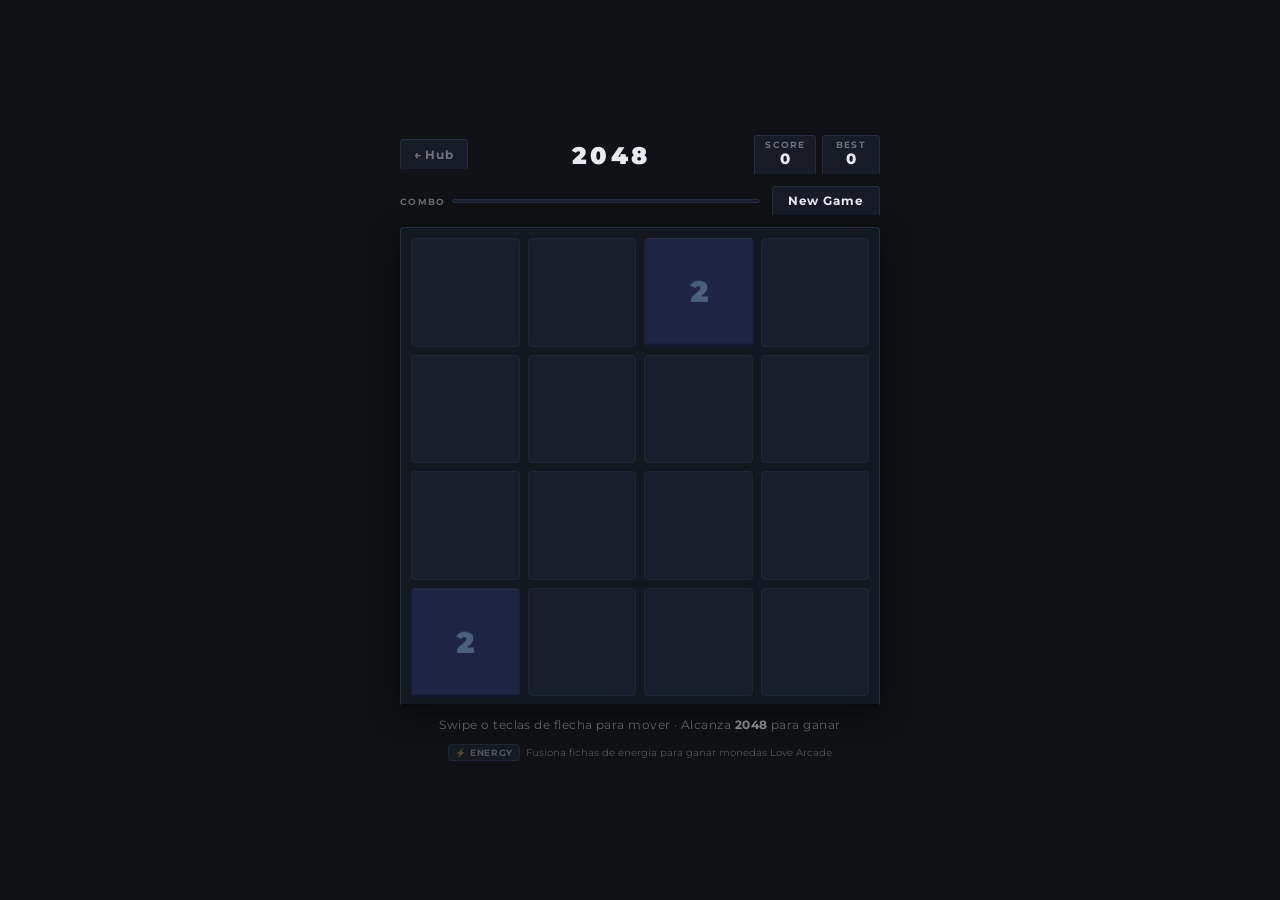
==== games/2048/index.html @ e141c9bc "Add files via upload" ====
<!DOCTYPE html>
<html lang="es">
<head>
  <meta charset="UTF-8" />
  <meta name="viewport" content="width=device-width, initial-scale=1.0, maximum-scale=1.0, user-scalable=no" />
  <meta name="description" content="2048 — Premium edition para Love Arcade" />
  <title>2048 · Love Arcade</title>

  <!-- Montserrat — pesos 600 / 700 / 800 / 900 (ExtraBold + Black) -->
  <link rel="preconnect" href="https://fonts.googleapis.com" />
  <link rel="preconnect" href="https://fonts.gstatic.com" crossorigin />
  <link href="https://fonts.googleapis.com/css2?family=Montserrat:wght@600;700;800;900&display=swap" rel="stylesheet" />

  <!--
    ╔═══════════════════════════════════════════════════════╗
    ║  ZERO-FLICKER INIT (v9.3 compatible)                 ║
    ║  Leer tema del store ANTES del primer paint.         ║
    ╚═══════════════════════════════════════════════════════╝
  -->
  <script>
    (function () {
      try {
        var store  = JSON.parse(localStorage.getItem('gamecenter_v6_promos') || '{}');
        var theme  = store.theme || 'violet';
        var themes = { violet: '#7C3AED', pink: '#DB2777', cyan: '#0891B2', gold: '#D97706', crimson: '#E11D48' };
        var accent = themes[theme] || '#7C3AED';
        document.documentElement.style.setProperty('--lumina-platform-accent', accent);
      } catch (e) {}
    })();
  </script>

  <style>
    /* ═══════════════════════════════════════════════════════════
       CUSTOM PROPERTIES — v2.0 Solid Modernism
       Toda superficie es un valor sólido y opaco.
       Sin rgba semitransparentes en tablero ni fichas.
    ═══════════════════════════════════════════════════════════ */
    :root {
      /* ── Fondo (OLED-friendly near-black) ── */
      --lumina-bg:              #0F1115;

      /* ── Superficies — sólidas, no translúcidas ── */
      --lumina-surface:         #161B27;
      --lumina-surface-hover:   #1E2438;
      --lumina-border:          #252D40;
      --lumina-border-bright:   #3A4460;
      --lumina-text:            #E8EAF2;
      --lumina-text-dim:        rgba(232,234,242,0.42);
      --lumina-platform-accent: #7C3AED;   /* sobreescrito por zero-flicker */

      /* ── Tablero ── */
      --lumina-board-bg:        #13171F;
      --lumina-cell-bg:         #191E2C;
      --lumina-cell-border:     #20263A;

      /* ── Espaciado ── */
      --lumina-gap:       8px;
      --lumina-padding:   10px;

      /* ── Geometría: bordes rectos y funcionales (4 px) ── */
      --lumina-radius:    4px;
      --lumina-tile-r:    4px;

      /* ── Dimensiones del tablero ── */
      --lumina-board-size: min(480px, calc(100vw - 32px));
      --lumina-cell-size:  calc(
        (var(--lumina-board-size) - 2 * var(--lumina-padding) - 3 * var(--lumina-gap)) / 4
      );
    }

    @media (max-width: 375px) {
      :root {
        --lumina-board-size: 90vw;
        --lumina-gap:        6px;
        --lumina-padding:    8px;
      }
    }

    /* ═══════════════════════════════════════════════════════════
       RESET & BASE
    ═══════════════════════════════════════════════════════════ */
    *, *::before, *::after {
      margin: 0; padding: 0; box-sizing: border-box;
      -webkit-tap-highlight-color: transparent;
    }

    html, body {
      height: 100%;
      background: var(--lumina-bg);
      color: var(--lumina-text);
      font-family: 'Montserrat', sans-serif;
      overflow: hidden;
      overscroll-behavior: none;
    }

    /* ═══════════════════════════════════════════════════════════
       CANVAS DE PARTÍCULAS
       Solo activo durante fusiones ≥128 (Idle State: loop rAF
       se detiene cuando el array queda vacío, GPU = 0%).
    ═══════════════════════════════════════════════════════════ */
    #lumina-particles {
      position: fixed;
      inset: 0;
      pointer-events: none;
      z-index: 50;
      will-change: transform;
    }

    /* ═══════════════════════════════════════════════════════════
       ÁREA DE JUEGO
    ═══════════════════════════════════════════════════════════ */
    #lumina-game-area {
      position: relative;
      z-index: 1;
      display: flex;
      flex-direction: column;
      align-items: center;
      justify-content: center;
      min-height: 100dvh;
      min-height: 100vh;
      padding: 12px 16px 16px;
      gap: 10px;
      overflow-y: auto;
      overflow-x: hidden;
    }

    /* ═══════════════════════════════════════════════════════════
       CABECERA
    ═══════════════════════════════════════════════════════════ */
    .lumina-header {
      display: flex;
      align-items: center;
      justify-content: space-between;
      width: var(--lumina-board-size);
      max-width: 100%;
      gap: 8px;
    }

    /* v2.0: Sólido, sin backdrop-filter */
    .lumina-back-btn {
      display: inline-flex;
      align-items: center;
      gap: 5px;
      padding: 7px 13px;
      background: var(--lumina-surface);
      border: 1px solid var(--lumina-border);
      border-bottom: 2px solid rgba(0,0,0,0.40);
      border-radius: var(--lumina-radius);
      color: var(--lumina-text-dim);
      text-decoration: none;
      font-size: 12px;
      font-weight: 700;
      letter-spacing: 0.06em;
      transition: background 0.14s, color 0.14s, border-color 0.14s;
      white-space: nowrap;
      flex-shrink: 0;
    }
    .lumina-back-btn:hover, .lumina-back-btn:focus {
      background: var(--lumina-surface-hover);
      color: var(--lumina-text);
      border-color: var(--lumina-border-bright);
    }

    /*
     * v2.0: Título — Montserrat 900, sólido blanco.
     * Sin gradiente, sin brillo. El número "pesa" por la tipografía.
     */
    .lumina-title {
      font-size: 24px;
      font-weight: 900;
      letter-spacing: 0.14em;
      text-align: center;
      color: var(--lumina-text);
      flex: 1;
    }

    .lumina-scores {
      display: flex;
      gap: 6px;
      flex-shrink: 0;
    }

    /* v2.0: Score box — sólido, sin backdrop-filter */
    .lumina-score-box {
      position: relative;
      padding: 5px 10px;
      background: var(--lumina-surface);
      border: 1px solid var(--lumina-border);
      border-bottom: 2px solid rgba(0,0,0,0.40);
      border-radius: var(--lumina-radius);
      text-align: center;
      min-width: 58px;
      overflow: visible;
    }

    .lumina-score-label {
      font-size: 8.5px;
      font-weight: 700;
      letter-spacing: 0.13em;
      color: var(--lumina-text-dim);
      text-transform: uppercase;
      line-height: 1;
    }

    .lumina-score-value {
      font-size: 15px;
      font-weight: 800;
      color: var(--lumina-text);
      line-height: 1.3;
    }

    .lumina-score-pop {
      position: absolute;
      bottom: calc(100% + 2px);
      right: 4px;
      font-size: 11px;
      font-weight: 700;
      color: #4ADE80;
      pointer-events: none;
      white-space: nowrap;
      animation: lumina-pop-up 0.85s cubic-bezier(0.22, 1, 0.36, 1) forwards;
      z-index: 30;
    }

    @keyframes lumina-pop-up {
      0%   { opacity: 1; transform: translateY(0)     scale(1);    }
      100% { opacity: 0; transform: translateY(-20px) scale(0.85); }
    }

    /* ═══════════════════════════════════════════════════════════
       BARRA DE CONTROLES
    ═══════════════════════════════════════════════════════════ */
    .lumina-controls {
      display: flex;
      align-items: center;
      justify-content: space-between;
      width: var(--lumina-board-size);
      max-width: 100%;
      gap: 12px;
    }

    #lumina-combo-container {
      flex: 1;
      display: flex;
      align-items: center;
      gap: 7px;
    }

    .lumina-combo-label {
      font-size: 9px;
      font-weight: 700;
      letter-spacing: 0.14em;
      color: var(--lumina-text-dim);
      white-space: nowrap;
      text-transform: uppercase;
    }

    .lumina-combo-track {
      flex: 1;
      height: 4px;
      background: var(--lumina-cell-bg);
      border: 1px solid var(--lumina-border);
      border-radius: 2px;
      overflow: hidden;
    }

    /* v2.0: Barra sólida, sin glow/box-shadow */
    #lumina-combo-bar {
      height: 100%;
      width: 0%;
      border-radius: 2px;
      background: var(--lumina-platform-accent);
      transition: width 0.28s cubic-bezier(0.34, 1.56, 0.64, 1),
                  background 0.4s ease;
    }

    .lumina-combo--flash #lumina-combo-bar {
      animation: lumina-combo-flash 0.50s ease-out;
    }

    /* v2.0: Flash por opacity, compositor-only */
    @keyframes lumina-combo-flash {
      0%, 100% { opacity: 1; }
      35%       { opacity: 0.25; }
    }

    /* ── Botones ── */
    .lumina-btn {
      padding: 7px 15px;
      border: 1px solid transparent;
      border-bottom: 2px solid rgba(0,0,0,0.40);
      border-radius: var(--lumina-radius);
      font-family: 'Montserrat', sans-serif;
      font-size: 11.5px;
      font-weight: 700;
      letter-spacing: 0.08em;
      cursor: pointer;
      transition: background 0.14s, color 0.14s, filter 0.14s;
      text-decoration: none;
      display: inline-flex;
      align-items: center;
      justify-content: center;
      white-space: nowrap;
    }
    .lumina-btn:active { transform: scale(0.96); }

    /* v2.0: Sólido, sin backdrop-filter */
    .lumina-btn--new {
      background: var(--lumina-surface);
      border-color: var(--lumina-border);
      border-bottom-color: rgba(0,0,0,0.40);
      color: var(--lumina-text);
      flex-shrink: 0;
    }
    .lumina-btn--new:hover {
      background: var(--lumina-surface-hover);
      border-color: var(--lumina-border-bright);
    }

    /* Primary: color acento de plataforma, profundidad por borde */
    .lumina-btn--primary {
      background: var(--lumina-platform-accent);
      color: #FFF;
      padding: 12px 28px;
      font-size: 13.5px;
      font-weight: 800;
      border: none;
      border-bottom: 3px solid rgba(0,0,0,0.35);
    }
    .lumina-btn--primary:hover { filter: brightness(1.15); }

    .lumina-btn--ghost {
      background: var(--lumina-surface);
      border-color: var(--lumina-border);
      border-bottom-color: rgba(0,0,0,0.40);
      color: var(--lumina-text-dim);
      padding: 9px 20px;
    }
    .lumina-btn--ghost:hover {
      background: var(--lumina-surface-hover);
      color: var(--lumina-text);
    }

    /* ═══════════════════════════════════════════════════════════
       TABLERO — v2.0 Solid Modernism
       Cambios respecto a v1.3:
       · Fondo sólido (no glass). Elimina backdrop-filter.
       · Profundidad por border-bottom, no por box-shadow difuso.
       · border-radius: 4px (de 14px → aristas limpias).
       · contain: layout style (retenido de v1.3).
       · box-shadow mínimo: solo profundidad, sin "halo" difuso.
    ═══════════════════════════════════════════════════════════ */
    #lumina-board {
      position: relative;
      width:  var(--lumina-board-size);
      height: var(--lumina-board-size);
      max-width: 100%;

      background: var(--lumina-board-bg);
      border: 1px solid var(--lumina-border);
      border-bottom: 3px solid rgba(0,0,0,0.55);
      border-radius: var(--lumina-radius);

      padding: var(--lumina-padding);
      display: grid;
      grid-template-columns: repeat(4, 1fr);
      gap: var(--lumina-gap);

      /* Sombra de profundidad discreta: sin halo difuso */
      box-shadow: 0 6px 28px rgba(0,0,0,0.55);

      touch-action: none;
      user-select: none;
      -webkit-user-select: none;

      contain: layout style;   /* v1.3: aislamiento de layout (retenido) */
    }

    .lumina-cell {
      background: var(--lumina-cell-bg);
      border: 1px solid var(--lumina-cell-border);
      border-radius: var(--lumina-tile-r);
      aspect-ratio: 1;
    }

    /* ═══════════════════════════════════════════════════════════
       FICHAS — v2.0 Solid Modernism
       Cambios respecto a v1.3:
       · NO backdrop-filter (GPU killer #1 eliminado).
       · NO box-shadow con glow de color (eliminado).
       · NO textShadow de color (eliminado).
       · Profundidad: border-bottom 3px rgba(0,0,0,0.35) —
         estilo flat design sombreado (brief §4).
       · font-weight: 900 — Montserrat Black, números que "pesan".
       · border-radius: 4px (de 10px).
       · Posicionamiento via transform: retenido de v1.3.
       · will-change: transform, opacity: retenido de v1.3.
       · El color sólido de fondo es inyectado por lumina_render.js.
    ═══════════════════════════════════════════════════════════ */
    .lumina-tile {
      position: absolute;
      width:  var(--lumina-cell-size);
      height: var(--lumina-cell-size);

      /* v1.3: posición estática + transform compositor-only */
      left: var(--lumina-padding);
      top:  var(--lumina-padding);
      transform: translate(
        calc(var(--tile-x) * (var(--lumina-cell-size) + var(--lumina-gap))),
        calc(var(--tile-y) * (var(--lumina-cell-size) + var(--lumina-gap)))
      );

      display: flex;
      flex-direction: column;
      align-items: center;
      justify-content: center;
      text-align: center;

      border-radius: var(--lumina-tile-r);

      /* v2.0: Montserrat Black — los números pesan */
      font-weight: 900;
      font-size: clamp(16px, calc(var(--lumina-cell-size) * 0.42), 30px);
      line-height: 1;

      /*
       * v2.0: Profundidad sin sombra difusa.
       * Un borde inferior y derecho más oscuros imitan la fuente de luz
       * superior-izquierda del flat design. Cero blur, cero repaint.
       */
      border-top:    1px solid rgba(255,255,255,0.06);
      border-left:   1px solid rgba(0,0,0,0.12);
      border-right:  1px solid rgba(0,0,0,0.22);
      border-bottom: 3px solid rgba(0,0,0,0.38);

      transition: transform 0.16s cubic-bezier(0.25, 0.1, 0.05, 1);

      z-index: 5;
      will-change: transform, opacity;   /* v1.3: capa GPU propia */
      backface-visibility: hidden;
      -webkit-backface-visibility: hidden;
    }

    .lumina-tile[data-digits="4"] { font-size: clamp(12px, calc(var(--lumina-cell-size) * 0.31), 22px); }
    .lumina-tile[data-digits="5"] { font-size: clamp(10px, calc(var(--lumina-cell-size) * 0.26), 18px); }

    /*
     * Animaciones de escala: compositor-only (transform únicamente).
     * Incluyen el translate() de posición para coexistir con la
     * transición base (técnica retenida de v1.3).
     */
    @keyframes lumina-tile-appear {
      0%   { transform: translate(
               calc(var(--tile-x) * (var(--lumina-cell-size) + var(--lumina-gap))),
               calc(var(--tile-y) * (var(--lumina-cell-size) + var(--lumina-gap)))
             ) scale(0.35); opacity: 0; }
      72%  { transform: translate(
               calc(var(--tile-x) * (var(--lumina-cell-size) + var(--lumina-gap))),
               calc(var(--tile-y) * (var(--lumina-cell-size) + var(--lumina-gap)))
             ) scale(1.08); opacity: 1; }
      100% { transform: translate(
               calc(var(--tile-x) * (var(--lumina-cell-size) + var(--lumina-gap))),
               calc(var(--tile-y) * (var(--lumina-cell-size) + var(--lumina-gap)))
             ) scale(1);    opacity: 1; }
    }
    @keyframes lumina-tile-merge {
      0%   { transform: translate(
               calc(var(--tile-x) * (var(--lumina-cell-size) + var(--lumina-gap))),
               calc(var(--tile-y) * (var(--lumina-cell-size) + var(--lumina-gap)))
             ) scale(1); }
      30%  { transform: translate(
               calc(var(--tile-x) * (var(--lumina-cell-size) + var(--lumina-gap))),
               calc(var(--tile-y) * (var(--lumina-cell-size) + var(--lumina-gap)))
             ) scale(1.16); }
      65%  { transform: translate(
               calc(var(--tile-x) * (var(--lumina-cell-size) + var(--lumina-gap))),
               calc(var(--tile-y) * (var(--lumina-cell-size) + var(--lumina-gap)))
             ) scale(0.95); }
      100% { transform: translate(
               calc(var(--tile-x) * (var(--lumina-cell-size) + var(--lumina-gap))),
               calc(var(--tile-y) * (var(--lumina-cell-size) + var(--lumina-gap)))
             ) scale(1); }
    }

    .lumina-tile--new    { animation: lumina-tile-appear 0.22s cubic-bezier(0.34,1.56,0.64,1) both; }
    .lumina-tile--merged { animation: lumina-tile-merge  0.20s cubic-bezier(0.34,1.56,0.64,1) both; z-index: 6; }

    /* ── Ficha de Energía ── */
    .lumina-e-icon  { font-size: 1.5em; line-height: 1; display: block; }
    .lumina-e-label { font-size: 0.38em; letter-spacing: 0.1em; opacity: 0.75; line-height: 1; }

    /*
     * v2.0: Ficha de Energía — distinción por color sólido.
     * La animación usa solo opacity: compositor-only, cero repaint.
     * Reemplaza la animación lumina-energy-glow de v1.3 que mutaba
     * box-shadow cada frame (más costoso que opacity).
     */
    @keyframes lumina-energy-idle {
      0%, 100% { opacity: 1;    }
      50%       { opacity: 0.78; }
    }
    .lumina-tile--energy {
      animation: lumina-energy-idle 3.2s ease-in-out infinite;
    }
    .lumina-tile--energy.lumina-tile--new {
      animation:
        lumina-tile-appear 0.22s cubic-bezier(0.34,1.56,0.64,1) both,
        lumina-energy-idle 3.2s ease-in-out 0.28s infinite;
    }

    /* ═══════════════════════════════════════════════════════════
       PIE: INSTRUCCIONES
    ═══════════════════════════════════════════════════════════ */
    .lumina-instructions {
      font-size: 11.5px;
      color: var(--lumina-text-dim);
      text-align: center;
      letter-spacing: 0.04em;
      line-height: 1.5;
      max-width: var(--lumina-board-size);
    }
    .lumina-instructions strong { color: rgba(255,255,255,0.55); }

    .lumina-hint {
      display: flex;
      align-items: center;
      justify-content: center;
      gap: 6px;
      font-size: 10px;
      color: var(--lumina-text-dim);
      opacity: 0.7;
    }
    .lumina-hint-badge {
      display: inline-block;
      padding: 2px 6px;
      background: var(--lumina-surface);
      border: 1px solid var(--lumina-border);
      border-radius: 4px;
      font-size: 9px;
      font-weight: 700;
      letter-spacing: 0.06em;
    }

    /* ═══════════════════════════════════════════════════════════
       MODALES — BASE
       Blur/glass PERMITIDO aquí: la acción está detenida (§2 brief).
       Regla del 10%: efectos visuales reservados para momentos
       sin gameplay activo.
    ═══════════════════════════════════════════════════════════ */
    .lumina-modal {
      position: fixed;
      inset: 0;
      z-index: 100;
      display: flex;
      align-items: center;
      justify-content: center;
      background: rgba(9,11,16,0.82);
      backdrop-filter: blur(14px);
      -webkit-backdrop-filter: blur(14px);
      opacity: 0;
      pointer-events: none;
      transition: opacity 0.28s ease;
    }
    .lumina-modal--visible {
      opacity: 1;
      pointer-events: all;
    }

    .lumina-modal-box {
      background: #1A2030;
      border: 1px solid var(--lumina-border-bright);
      border-bottom: 3px solid rgba(0,0,0,0.50);
      border-radius: 8px;
      padding: 32px 28px;
      text-align: center;
      display: flex;
      flex-direction: column;
      gap: 16px;
      align-items: center;
      max-width: 330px;
      width: 90%;
      box-shadow: 0 10px 60px rgba(0,0,0,0.72);
      animation: lumina-modal-in 0.38s cubic-bezier(0.34,1.56,0.64,1) both;
    }
    .lumina-modal-box--win {
      background: #181826;
      border-color: rgba(124,58,237,0.42);
    }

    @keyframes lumina-modal-in {
      0%   { transform: scale(0.82) translateY(18px); opacity: 0; }
      100% { transform: scale(1)    translateY(0);    opacity: 1; }
    }

    .lumina-modal-title {
      font-size: 24px;
      font-weight: 900;
      letter-spacing: 0.04em;
      color: var(--lumina-text);
      line-height: 1.1;
    }
    .lumina-modal-title--gameover { color: #F97316; }
    .lumina-modal-title--win      { color: var(--lumina-platform-accent); }

    /* ═══════════════════════════════════════════════════════════
       MODALES — RESUMEN DE INGRESOS
    ═══════════════════════════════════════════════════════════ */
    .lumina-modal-summary {
      display: grid;
      grid-template-columns: 1fr 1fr;
      gap: 10px;
      width: 100%;
    }

    .lumina-summary-item {
      background: var(--lumina-surface);
      border: 1px solid var(--lumina-border);
      border-bottom: 2px solid rgba(0,0,0,0.38);
      border-radius: 6px;
      padding: 12px 10px;
      display: flex;
      flex-direction: column;
      align-items: center;
      gap: 5px;
    }

    .lumina-summary-item--coins {
      grid-column: 1 / -1;
      background: #1C1A00;
      border-color: rgba(217,119,6,0.32);
      border-bottom-color: rgba(0,0,0,0.40);
    }

    .lumina-summary-label {
      font-size: 8px;
      font-weight: 700;
      letter-spacing: 0.12em;
      color: var(--lumina-text-dim);
      text-transform: uppercase;
    }

    .lumina-summary-value {
      font-size: 20px;
      font-weight: 800;
      color: var(--lumina-text);
      display: flex;
      align-items: center;
      gap: 6px;
    }

    .lumina-summary-item--coins .lumina-summary-value {
      font-size: 26px;
      color: #FBBF24;
    }

    .lumina-summary-milestone {
      font-size: 15px !important;
      font-weight: 800;
      color: var(--lumina-platform-accent);
    }

    .lumina-coin-icon {
      display: inline-block;
      font-size: 1em;
      animation: lumina-coin-spin 1.8s ease-in-out infinite;
      transform-origin: center;
      will-change: transform;
    }

    @keyframes lumina-coin-spin {
      0%, 100% { transform: rotateY(0deg)   scale(1);   }
      25%       { transform: rotateY(90deg)  scale(0.8); }
      50%       { transform: rotateY(180deg) scale(1);   }
      75%       { transform: rotateY(270deg) scale(0.8); }
    }

    /* v2.0: Badge estático — sin animación pulsante */
    .lumina-record-badge {
      display: flex;
      align-items: center;
      gap: 6px;
      padding: 7px 16px;
      background: rgba(217,119,6,0.12);
      border: 1px solid rgba(217,119,6,0.38);
      border-bottom: 2px solid rgba(0,0,0,0.30);
      border-radius: 4px;
      font-size: 11px;
      font-weight: 700;
      color: #FBBF24;
      letter-spacing: 0.06em;
      width: fit-content;
    }

    .lumina-modal-actions {
      display: flex;
      flex-direction: column;
      gap: 8px;
      width: 100%;
    }

    /* ═══════════════════════════════════════════════════════════
       ALTURAS REDUCIDAS (landscape móvil)
    ═══════════════════════════════════════════════════════════ */
    @media (max-height: 640px) {
      #lumina-game-area { gap: 6px; padding: 6px 12px 8px; }
      .lumina-instructions, .lumina-hint { display: none; }
      .lumina-score-box { padding: 4px 8px; }
    }
  </style>
</head>

<body>

  <!-- Canvas de partículas (solo activo en fusiones ≥128, Idle State) -->
  <canvas id="lumina-particles" aria-hidden="true"></canvas>

  <!-- ══════════════════════════════════════════════════
       ÁREA DE JUEGO PRINCIPAL
  ══════════════════════════════════════════════════ -->
  <div id="lumina-game-area">

    <header class="lumina-header">
      <a href="../../index.html" class="lumina-back-btn" aria-label="Volver al Hub">
        ← Hub
      </a>
      <h1 class="lumina-title">2048</h1>
      <div class="lumina-scores">
        <div class="lumina-score-box" id="lumina-score-wrap" aria-live="polite" aria-label="Puntuación actual">
          <div class="lumina-score-label">SCORE</div>
          <div id="lumina-score" class="lumina-score-value">0</div>
        </div>
        <div class="lumina-score-box" aria-label="Mejor puntuación">
          <div class="lumina-score-label">BEST</div>
          <div id="lumina-best" class="lumina-score-value">0</div>
        </div>
      </div>
    </header>

    <div class="lumina-controls">
      <div id="lumina-combo-container" aria-label="Combo meter">
        <span class="lumina-combo-label">COMBO</span>
        <div class="lumina-combo-track">
          <div id="lumina-combo-bar" role="progressbar" aria-valuenow="0" aria-valuemin="0" aria-valuemax="100"></div>
        </div>
      </div>
      <button id="lumina-new-game-btn" class="lumina-btn lumina-btn--new" aria-label="Nueva partida">
        New Game
      </button>
    </div>

    <div id="lumina-board" role="grid" aria-label="Tablero 2048">
      <!-- Celdas y fichas insertadas por lumina_render.js -->
    </div>

    <p class="lumina-instructions">
      Swipe o teclas de flecha para mover · Alcanza
      <strong>2048</strong> para ganar
    </p>
    <div class="lumina-hint">
      <span class="lumina-hint-badge">⚡ ENERGY</span>
      Fusiona fichas de energía para ganar monedas Love Arcade
    </div>

  </div><!-- /#lumina-game-area -->


  <!-- ══════════════════════════════════════════════════
       MODAL — GAME OVER
  ══════════════════════════════════════════════════ -->
  <div id="lumina-modal-gameover" class="lumina-modal" role="dialog" aria-modal="true" aria-label="Game Over">
    <div class="lumina-modal-box">

      <div class="lumina-modal-title lumina-modal-title--gameover">Game Over</div>

      <div class="lumina-modal-summary">
        <div class="lumina-summary-item lumina-summary-item--coins">
          <div class="lumina-summary-label">Monedas Ganadas</div>
          <div class="lumina-summary-value">
            <span class="lumina-coin-icon">🪙</span>
            <span id="lumina-final-coins">0</span>
          </div>
        </div>
        <div class="lumina-summary-item">
          <div class="lumina-summary-label">Puntuación</div>
          <div class="lumina-summary-value" id="lumina-final-score">0</div>
        </div>
        <div class="lumina-summary-item">
          <div class="lumina-summary-label">Hito Máximo</div>
          <div class="lumina-summary-value lumina-summary-milestone" id="lumina-final-milestone">—</div>
        </div>
      </div>

      <div id="lumina-go-record-badge" class="lumina-record-badge" style="display:none" aria-hidden="true">
        🏆 ¡Nuevo Récord Personal!
      </div>

      <div class="lumina-modal-actions">
        <button class="lumina-btn lumina-btn--primary" onclick="lumina_startNewGame()">
          Intentar de Nuevo
        </button>
        <a href="../../index.html" class="lumina-btn lumina-btn--ghost">
          Volver al Hub
        </a>
      </div>

    </div>
  </div>

  <!-- ══════════════════════════════════════════════════
       MODAL — VICTORIA
  ══════════════════════════════════════════════════ -->
  <div id="lumina-modal-win" class="lumina-modal" role="dialog" aria-modal="true" aria-label="¡Victoria!">
    <div class="lumina-modal-box lumina-modal-box--win">

      <div class="lumina-modal-title lumina-modal-title--win">¡2048 Alcanzado!</div>

      <div class="lumina-modal-summary">
        <div class="lumina-summary-item lumina-summary-item--coins">
          <div class="lumina-summary-label">Monedas Ganadas</div>
          <div class="lumina-summary-value">
            <span class="lumina-coin-icon">🪙</span>
            <span id="lumina-win-coins">0</span>
          </div>
        </div>
        <div class="lumina-summary-item">
          <div class="lumina-summary-label">Puntuación</div>
          <div class="lumina-summary-value" id="lumina-win-score">0</div>
        </div>
        <div class="lumina-summary-item">
          <div class="lumina-summary-label">Hito Máximo</div>
          <div class="lumina-summary-value lumina-summary-milestone" id="lumina-win-milestone">2048</div>
        </div>
      </div>

      <div id="lumina-win-record-badge" class="lumina-record-badge" style="display:none" aria-hidden="true">
        🏆 ¡Nuevo Récord Personal!
      </div>

      <div class="lumina-modal-actions">
        <button class="lumina-btn lumina-btn--primary" onclick="lumina_startNewGame()">
          Nueva Partida
        </button>
        <button class="lumina-btn lumina-btn--ghost" onclick="lumina_continueGame()">
          Seguir Jugando
        </button>
      </div>

    </div>
  </div>


  <!-- ══════════════════════════════════════════════════
       MÓDULOS DEL JUEGO (orden de carga importa)
  ══════════════════════════════════════════════════ -->
  <script src="lumina_core.js"></script>
  <script src="lumina_render.js"></script>
  <script src="lumina_input.js"></script>
  <script src="lumina_audio.js"></script>
  <script src="lumina_bridge.js"></script>

  <!-- ══════════════════════════════════════════════════
       INICIALIZACIÓN PRINCIPAL
  ══════════════════════════════════════════════════ -->
  <script>
    document.addEventListener('DOMContentLoaded', function () {

      lumina_initRenderer();

      lumina_bestScore = lumina_loadBestScore();
      const restored = lumina_loadGameState();
      if (!restored) {
        lumina_initGame();
      }

      lumina_resetSession();

      lumina_renderGrid();
      lumina_updateScoreDisplay(0);
      lumina_updateComboMeter();

      lumina_initInput();
      lumina_initAudio();

      lumina_syncTheme();

      document.getElementById('lumina-new-game-btn')
              .addEventListener('click', lumina_startNewGame);

      console.log('[2048] 🎮 Juego inicializado correctamente (v2.0 Solid Modernism).');
    });

    function lumina_startNewGame() {
      lumina_clearBoard();
      lumina_clearGameState();
      lumina_initGame();
      lumina_resetSession();
      lumina_renderGrid();
      lumina_updateScoreDisplay(0);
      lumina_updateComboMeter();
      lumina_hideModals();
      lumina_keepGoing = false;
    }

    function lumina_continueGame() {
      lumina_keepGoing = true;
      lumina_hideModals();
    }
  </script>

  <!--
    ╔═══════════════════════════════════════════════════════╗
    ║  MOTOR CENTRAL DE LOVE ARCADE                        ║
    ║  DEBE IR SIEMPRE AL FINAL DEL <body>                 ║
    ╚═══════════════════════════════════════════════════════╝
  -->
  <script src="../../js/app.js"></script>

</body>
</html>
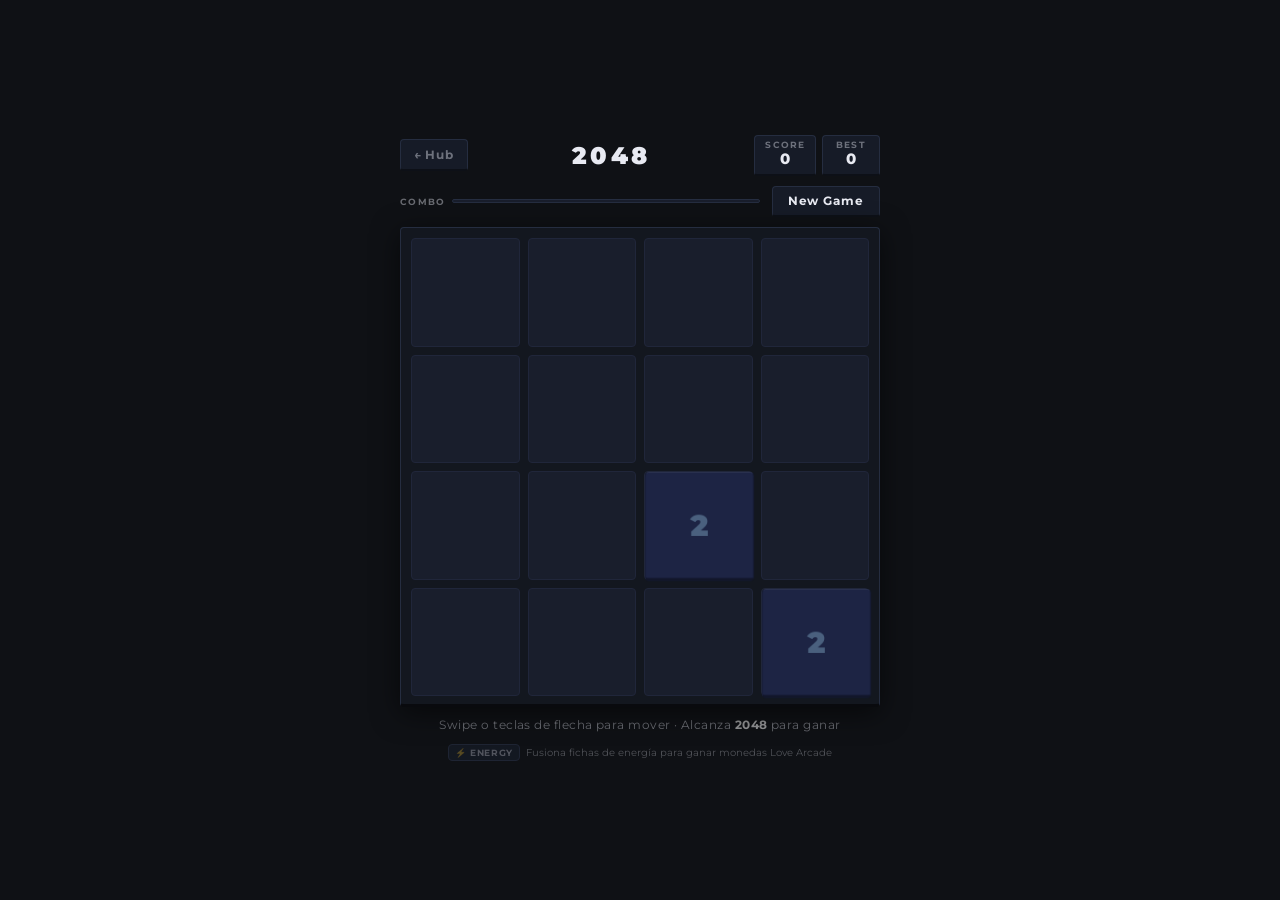
==== commit 74efc447: "Update index.html" ====
--- a/games/2048/index.html
+++ b/games/2048/index.html
@@ -4,7 +4,7 @@
   <meta charset="UTF-8" />
   <meta name="viewport" content="width=device-width, initial-scale=1.0, maximum-scale=1.0, user-scalable=no" />
   <meta name="description" content="2048 — Premium edition para Love Arcade" />
-  <title>2048 · Love Arcade</title>
+  <title>2048</title>
 
   <!-- Montserrat — pesos 600 / 700 / 800 / 900 (ExtraBold + Black) -->
   <link rel="preconnect" href="https://fonts.googleapis.com" />
@@ -31,37 +31,24 @@
 
   <style>
     /* ═══════════════════════════════════════════════════════════
-       CUSTOM PROPERTIES — v2.0 Solid Modernism
-       Toda superficie es un valor sólido y opaco.
-       Sin rgba semitransparentes en tablero ni fichas.
+       CUSTOM PROPERTIES — v2.0 Solid Modernism (sin cambios en v2.1)
     ═══════════════════════════════════════════════════════════ */
     :root {
-      /* ── Fondo (OLED-friendly near-black) ── */
       --lumina-bg:              #0F1115;
-
-      /* ── Superficies — sólidas, no translúcidas ── */
       --lumina-surface:         #161B27;
       --lumina-surface-hover:   #1E2438;
       --lumina-border:          #252D40;
       --lumina-border-bright:   #3A4460;
       --lumina-text:            #E8EAF2;
       --lumina-text-dim:        rgba(232,234,242,0.42);
-      --lumina-platform-accent: #7C3AED;   /* sobreescrito por zero-flicker */
-
-      /* ── Tablero ── */
+      --lumina-platform-accent: #7C3AED;
       --lumina-board-bg:        #13171F;
       --lumina-cell-bg:         #191E2C;
       --lumina-cell-border:     #20263A;
-
-      /* ── Espaciado ── */
       --lumina-gap:       8px;
       --lumina-padding:   10px;
-
-      /* ── Geometría: bordes rectos y funcionales (4 px) ── */
       --lumina-radius:    4px;
       --lumina-tile-r:    4px;
-
-      /* ── Dimensiones del tablero ── */
       --lumina-board-size: min(480px, calc(100vw - 32px));
       --lumina-cell-size:  calc(
         (var(--lumina-board-size) - 2 * var(--lumina-padding) - 3 * var(--lumina-gap)) / 4
@@ -91,12 +78,18 @@
       font-family: 'Montserrat', sans-serif;
       overflow: hidden;
       overscroll-behavior: none;
+      /*
+       * v2.1: Protección global contra selección accidental de texto
+       * durante gestos de swipe en iOS WebKit. El board ya tenía
+       * user-select: none, pero algunos navegadores de gama baja
+       * aplican la herencia de forma inconsistente.
+       */
+      -webkit-user-select: none;
+      user-select: none;
     }
 
     /* ═══════════════════════════════════════════════════════════
        CANVAS DE PARTÍCULAS
-       Solo activo durante fusiones ≥128 (Idle State: loop rAF
-       se detiene cuando el array queda vacío, GPU = 0%).
     ═══════════════════════════════════════════════════════════ */
     #lumina-particles {
       position: fixed;
@@ -122,6 +115,12 @@
       gap: 10px;
       overflow-y: auto;
       overflow-x: hidden;
+      /*
+       * v2.1: overscroll-behavior explícito en el contenedor además
+       * del body. Algunos motores WebKit de gama baja ignoran la
+       * herencia cuando el contenedor tiene overflow-y: auto propio.
+       */
+      overscroll-behavior: none;
     }
 
     /* ═══════════════════════════════════════════════════════════
@@ -136,7 +135,6 @@
       gap: 8px;
     }
 
-    /* v2.0: Sólido, sin backdrop-filter */
     .lumina-back-btn {
       display: inline-flex;
       align-items: center;
@@ -161,10 +159,6 @@
       border-color: var(--lumina-border-bright);
     }
 
-    /*
-     * v2.0: Título — Montserrat 900, sólido blanco.
-     * Sin gradiente, sin brillo. El número "pesa" por la tipografía.
-     */
     .lumina-title {
       font-size: 24px;
       font-weight: 900;
@@ -180,7 +174,6 @@
       flex-shrink: 0;
     }
 
-    /* v2.0: Score box — sólido, sin backdrop-filter */
     .lumina-score-box {
       position: relative;
       padding: 5px 10px;
@@ -264,23 +257,34 @@
       overflow: hidden;
     }
 
-    /* v2.0: Barra sólida, sin glow/box-shadow */
+    /*
+     * v2.1: Eliminada la transición de `background` de la barra de combo.
+     *
+     * El color del gradiente era establecido desde JS en cada movimiento,
+     * lo que hacía que la CSS transition de `background` disparara una
+     * interpolación de color en la CPU en cada frame de la animación.
+     * `background` (color) no es compositor-only: el navegador debe
+     * recalcular el color interpolado durante toda la duración de la
+     * transición (antes: 0.4 s × 60 fps = 24 recálculos por movimiento).
+     * Con la transición eliminada, el cambio de color es un único
+     * recálculo de estilo instantáneo. El ancho sigue animándose vía
+     * CSS porque su interpolación numérica sí puede ser compositor-only.
+     * El color lo gestiona lumina_render.js con lógica de caché.
+     */
     #lumina-combo-bar {
       height: 100%;
       width: 0%;
       border-radius: 2px;
       background: var(--lumina-platform-accent);
-      transition: width 0.28s cubic-bezier(0.34, 1.56, 0.64, 1),
-                  background 0.4s ease;
+      transition: width 0.28s cubic-bezier(0.34, 1.56, 0.64, 1);
     }
 
     .lumina-combo--flash #lumina-combo-bar {
       animation: lumina-combo-flash 0.50s ease-out;
     }
 
-    /* v2.0: Flash por opacity, compositor-only */
     @keyframes lumina-combo-flash {
-      0%, 100% { opacity: 1; }
+      0%, 100% { opacity: 1;    }
       35%       { opacity: 0.25; }
     }
 
@@ -304,7 +308,6 @@
     }
     .lumina-btn:active { transform: scale(0.96); }
 
-    /* v2.0: Sólido, sin backdrop-filter */
     .lumina-btn--new {
       background: var(--lumina-surface);
       border-color: var(--lumina-border);
@@ -317,7 +320,6 @@
       border-color: var(--lumina-border-bright);
     }
 
-    /* Primary: color acento de plataforma, profundidad por borde */
     .lumina-btn--primary {
       background: var(--lumina-platform-accent);
       color: #FFF;
@@ -342,13 +344,7 @@
     }
 
     /* ═══════════════════════════════════════════════════════════
-       TABLERO — v2.0 Solid Modernism
-       Cambios respecto a v1.3:
-       · Fondo sólido (no glass). Elimina backdrop-filter.
-       · Profundidad por border-bottom, no por box-shadow difuso.
-       · border-radius: 4px (de 14px → aristas limpias).
-       · contain: layout style (retenido de v1.3).
-       · box-shadow mínimo: solo profundidad, sin "halo" difuso.
+       TABLERO
     ═══════════════════════════════════════════════════════════ */
     #lumina-board {
       position: relative;
@@ -366,14 +362,13 @@
       grid-template-columns: repeat(4, 1fr);
       gap: var(--lumina-gap);
 
-      /* Sombra de profundidad discreta: sin halo difuso */
       box-shadow: 0 6px 28px rgba(0,0,0,0.55);
 
       touch-action: none;
       user-select: none;
       -webkit-user-select: none;
 
-      contain: layout style;   /* v1.3: aislamiento de layout (retenido) */
+      contain: layout style;
     }
 
     .lumina-cell {
@@ -384,25 +379,31 @@
     }
 
     /* ═══════════════════════════════════════════════════════════
-       FICHAS — v2.0 Solid Modernism
-       Cambios respecto a v1.3:
-       · NO backdrop-filter (GPU killer #1 eliminado).
-       · NO box-shadow con glow de color (eliminado).
-       · NO textShadow de color (eliminado).
-       · Profundidad: border-bottom 3px rgba(0,0,0,0.35) —
-         estilo flat design sombreado (brief §4).
-       · font-weight: 900 — Montserrat Black, números que "pesan".
-       · border-radius: 4px (de 10px).
-       · Posicionamiento via transform: retenido de v1.3.
-       · will-change: transform, opacity: retenido de v1.3.
-       · El color sólido de fondo es inyectado por lumina_render.js.
+       FICHAS — v2.1
+       Cambios respecto a v2.0:
+
+       1. contain: layout style paint
+          Se añade `paint` a la contención existente de `layout style`.
+          El navegador interpreta esto como: "el contenido de esta ficha
+          no desborda su caja". Con position:absolute y dimensiones
+          explícitas esto es siempre cierto. El beneficio: al mover
+          fichas, el motor de pintura sólo invalida los píxeles dentro
+          de cada caja de ficha, en vez de propagar la invalidación a
+          las celdas vecinas. Reduce el área de repintado cuando varias
+          fichas se mueven o aparecen simultáneamente.
+
+       2. text-rendering: optimizeSpeed
+          Instruye al rasterizador de fuentes a priorizar velocidad
+          sobre precisión de hinting. En Montserrat Black a tamaños
+          grandes (16–30 px) el impacto visual es imperceptible; en
+          gama baja la diferencia de CPU es medible porque el
+          rasterizador puede omitir pasos costosos de autohinting.
     ═══════════════════════════════════════════════════════════ */
     .lumina-tile {
       position: absolute;
       width:  var(--lumina-cell-size);
       height: var(--lumina-cell-size);
 
-      /* v1.3: posición estática + transform compositor-only */
       left: var(--lumina-padding);
       top:  var(--lumina-padding);
       transform: translate(
@@ -417,17 +418,13 @@
       text-align: center;
 
       border-radius: var(--lumina-tile-r);
-
-      /* v2.0: Montserrat Black — los números pesan */
       font-weight: 900;
       font-size: clamp(16px, calc(var(--lumina-cell-size) * 0.42), 30px);
       line-height: 1;
 
-      /*
-       * v2.0: Profundidad sin sombra difusa.
-       * Un borde inferior y derecho más oscuros imitan la fuente de luz
-       * superior-izquierda del flat design. Cero blur, cero repaint.
-       */
+      /* v2.1: velocidad de rasterización sobre calidad de hinting */
+      text-rendering: optimizeSpeed;
+
       border-top:    1px solid rgba(255,255,255,0.06);
       border-left:   1px solid rgba(0,0,0,0.12);
       border-right:  1px solid rgba(0,0,0,0.22);
@@ -436,19 +433,17 @@
       transition: transform 0.16s cubic-bezier(0.25, 0.1, 0.05, 1);
 
       z-index: 5;
-      will-change: transform, opacity;   /* v1.3: capa GPU propia */
+      will-change: transform, opacity;
       backface-visibility: hidden;
       -webkit-backface-visibility: hidden;
+
+      /* v2.1: paint añadido — reduce el área de invalidación de pintura */
+      contain: layout style paint;
     }
 
     .lumina-tile[data-digits="4"] { font-size: clamp(12px, calc(var(--lumina-cell-size) * 0.31), 22px); }
     .lumina-tile[data-digits="5"] { font-size: clamp(10px, calc(var(--lumina-cell-size) * 0.26), 18px); }
 
-    /*
-     * Animaciones de escala: compositor-only (transform únicamente).
-     * Incluyen el translate() de posición para coexistir con la
-     * transición base (técnica retenida de v1.3).
-     */
     @keyframes lumina-tile-appear {
       0%   { transform: translate(
                calc(var(--tile-x) * (var(--lumina-cell-size) + var(--lumina-gap))),
@@ -489,12 +484,7 @@
     .lumina-e-icon  { font-size: 1.5em; line-height: 1; display: block; }
     .lumina-e-label { font-size: 0.38em; letter-spacing: 0.1em; opacity: 0.75; line-height: 1; }
 
-    /*
-     * v2.0: Ficha de Energía — distinción por color sólido.
-     * La animación usa solo opacity: compositor-only, cero repaint.
-     * Reemplaza la animación lumina-energy-glow de v1.3 que mutaba
-     * box-shadow cada frame (más costoso que opacity).
-     */
+    /* Solo opacity: compositor-only, cero repaint */
     @keyframes lumina-energy-idle {
       0%, 100% { opacity: 1;    }
       50%       { opacity: 0.78; }
@@ -543,9 +533,7 @@
 
     /* ═══════════════════════════════════════════════════════════
        MODALES — BASE
-       Blur/glass PERMITIDO aquí: la acción está detenida (§2 brief).
-       Regla del 10%: efectos visuales reservados para momentos
-       sin gameplay activo.
+       Blur/glass PERMITIDO: gameplay detenido (brief §2, 10%).
     ═══════════════════════════════════════════════════════════ */
     .lumina-modal {
       position: fixed;
@@ -674,7 +662,6 @@
       75%       { transform: rotateY(270deg) scale(0.8); }
     }
 
-    /* v2.0: Badge estático — sin animación pulsante */
     .lumina-record-badge {
       display: flex;
       align-items: center;
@@ -711,12 +698,8 @@
 
 <body>
 
-  <!-- Canvas de partículas (solo activo en fusiones ≥128, Idle State) -->
   <canvas id="lumina-particles" aria-hidden="true"></canvas>
 
-  <!-- ══════════════════════════════════════════════════
-       ÁREA DE JUEGO PRINCIPAL
-  ══════════════════════════════════════════════════ -->
   <div id="lumina-game-area">
 
     <header class="lumina-header">
@@ -764,9 +747,7 @@
   </div><!-- /#lumina-game-area -->
 
 
-  <!-- ══════════════════════════════════════════════════
-       MODAL — GAME OVER
-  ══════════════════════════════════════════════════ -->
+  <!-- MODAL — GAME OVER -->
   <div id="lumina-modal-gameover" class="lumina-modal" role="dialog" aria-modal="true" aria-label="Game Over">
     <div class="lumina-modal-box">
 
@@ -806,9 +787,7 @@
     </div>
   </div>
 
-  <!-- ══════════════════════════════════════════════════
-       MODAL — VICTORIA
-  ══════════════════════════════════════════════════ -->
+  <!-- MODAL — VICTORIA -->
   <div id="lumina-modal-win" class="lumina-modal" role="dialog" aria-modal="true" aria-label="¡Victoria!">
     <div class="lumina-modal-box lumina-modal-box--win">
 
@@ -849,18 +828,12 @@
   </div>
 
 
-  <!-- ══════════════════════════════════════════════════
-       MÓDULOS DEL JUEGO (orden de carga importa)
-  ══════════════════════════════════════════════════ -->
   <script src="lumina_core.js"></script>
   <script src="lumina_render.js"></script>
   <script src="lumina_input.js"></script>
   <script src="lumina_audio.js"></script>
   <script src="lumina_bridge.js"></script>
 
-  <!-- ══════════════════════════════════════════════════
-       INICIALIZACIÓN PRINCIPAL
-  ══════════════════════════════════════════════════ -->
   <script>
     document.addEventListener('DOMContentLoaded', function () {
 
@@ -886,7 +859,7 @@
       document.getElementById('lumina-new-game-btn')
               .addEventListener('click', lumina_startNewGame);
 
-      console.log('[2048] 🎮 Juego inicializado correctamente (v2.0 Solid Modernism).');
+      console.log('[2048] 🎮 Juego inicializado correctamente (v2.1).');
     });
 
     function lumina_startNewGame() {
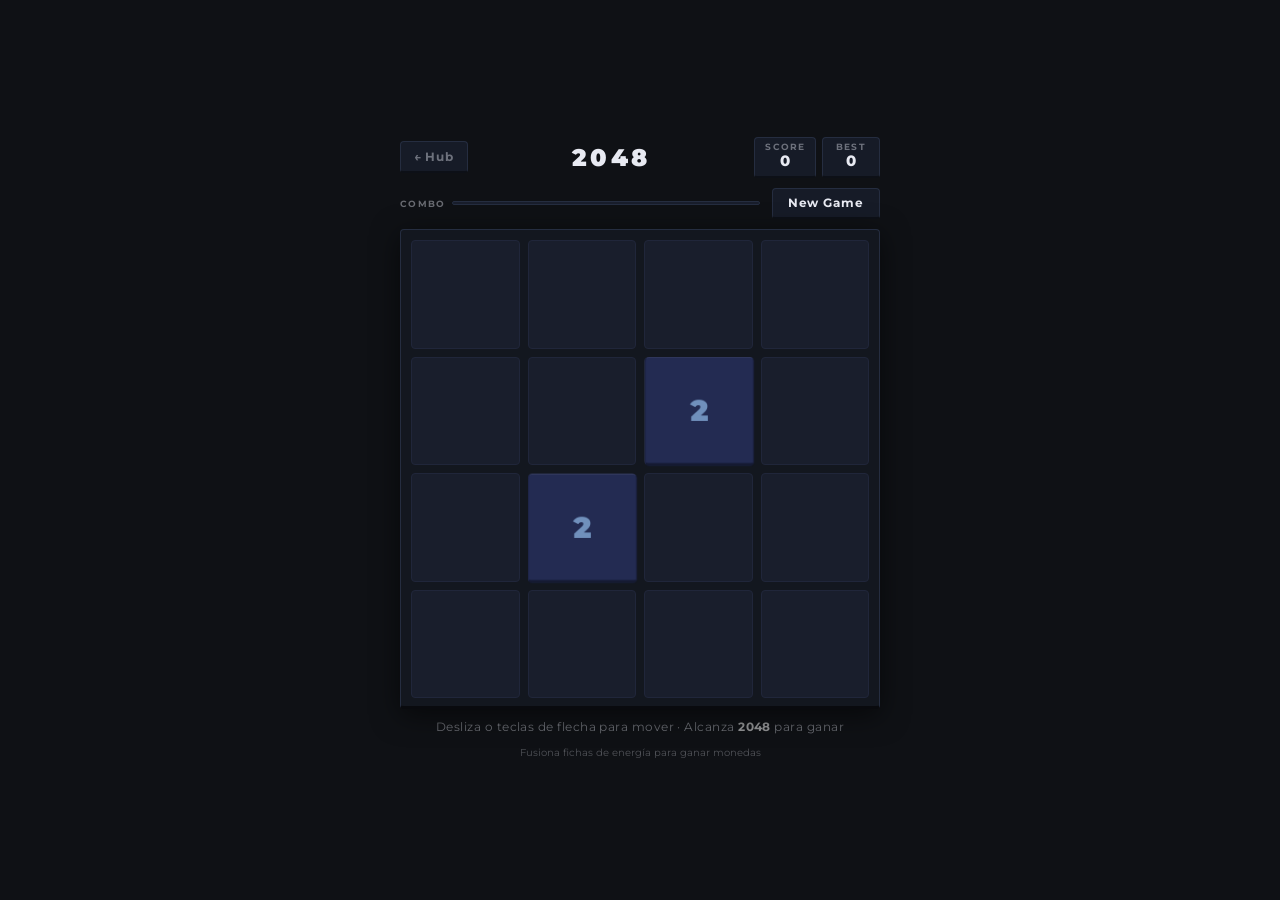
==== commit cf632fd1: "Update index.html" ====
--- a/games/2048/index.html
+++ b/games/2048/index.html
@@ -736,12 +736,11 @@
     </div>
 
     <p class="lumina-instructions">
-      Swipe o teclas de flecha para mover · Alcanza
+      Desliza o teclas de flecha para mover · Alcanza
       <strong>2048</strong> para ganar
     </p>
     <div class="lumina-hint">
-      <span class="lumina-hint-badge">⚡ ENERGY</span>
-      Fusiona fichas de energía para ganar monedas Love Arcade
+      Fusiona fichas de energía para ganar monedas
     </div>
 
   </div><!-- /#lumina-game-area -->
